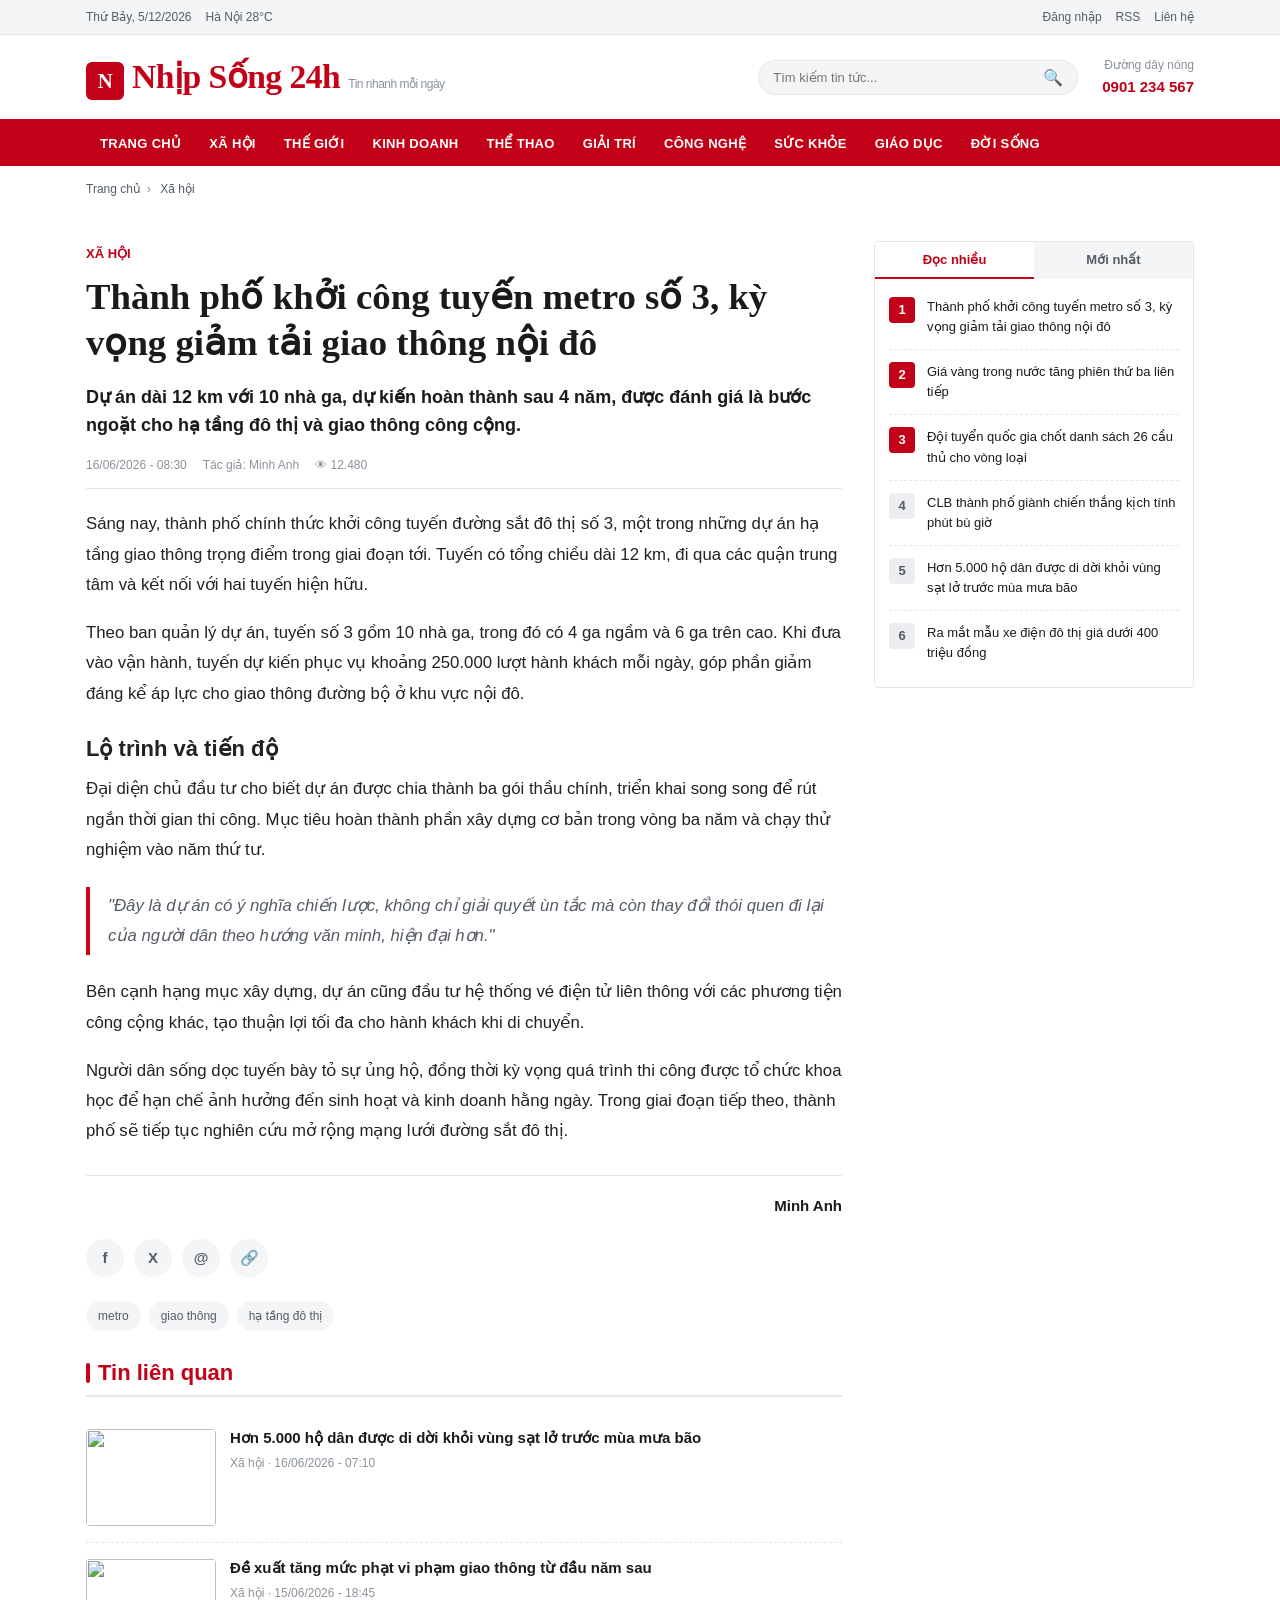
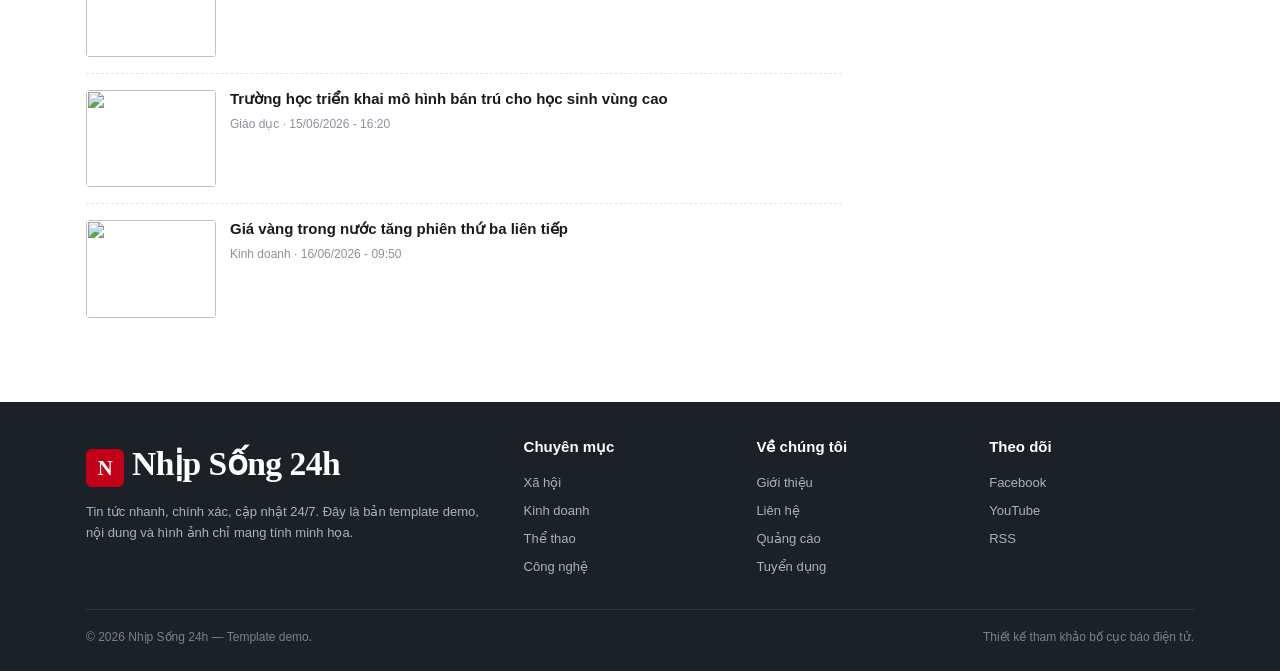
==== article.html @ 6f1da8cc "init" ====
<!DOCTYPE html>
<html lang="vi">
<head>
  <meta charset="UTF-8" />
  <meta name="viewport" content="width=device-width, initial-scale=1.0" />
  <title>Bài viết - Nhịp Sống 24h</title>
  <meta name="description" content="Chi tiết bài viết - Nhịp Sống 24h." />
  <link rel="preconnect" href="https://picsum.photos" />
  <link rel="stylesheet" href="css/style.css" />
</head>
<body>

  <!-- Top bar -->
  <div class="topbar">
    <div class="container">
      <div class="topbar__meta">
        <span id="today"></span>
        <span>Hà Nội 28°C</span>
      </div>
      <div class="topbar__links">
        <a href="#">Đăng nhập</a>
        <a href="#">RSS</a>
        <a href="#">Liên hệ</a>
      </div>
    </div>
  </div>

  <!-- Header -->
  <header class="site-header">
    <div class="container">
      <a class="brand" href="index.html" aria-label="Nhịp Sống 24h - Trang chủ">
        <span class="brand__mark">N</span>
        <span>Nhịp Sống 24h</span>
        <span class="brand__tag">Tin nhanh mỗi ngày</span>
      </a>
      <form class="search" role="search" onsubmit="return false">
        <label class="visually-hidden" for="q">Tìm kiếm</label>
        <input id="q" type="search" placeholder="Tìm kiếm tin tức..." />
        <button type="submit" aria-label="Tìm kiếm">🔍</button>
      </form>
      <div class="hotline">Đường dây nóng<br /><strong>0901 234 567</strong></div>
    </div>
  </header>

  <!-- Main nav -->
  <nav class="main-nav" aria-label="Chuyên mục">
    <div class="container">
      <button class="nav-toggle" aria-expanded="false" aria-label="Mở menu">☰</button>
      <ul data-nav>
        <li><a href="index.html">Trang chủ</a></li>
        <li><a href="category.html?cat=xa-hoi">Xã hội</a></li>
        <li><a href="category.html?cat=the-gioi">Thế giới</a></li>
        <li><a href="category.html?cat=kinh-doanh">Kinh doanh</a></li>
        <li><a href="category.html?cat=the-thao">Thể thao</a></li>
        <li><a href="category.html?cat=giai-tri">Giải trí</a></li>
        <li><a href="category.html?cat=cong-nghe">Công nghệ</a></li>
        <li><a href="category.html?cat=suc-khoe">Sức khỏe</a></li>
        <li><a href="category.html?cat=giao-duc">Giáo dục</a></li>
        <li><a href="category.html?cat=doi-song">Đời sống</a></li>
      </ul>
    </div>
  </nav>

  <main class="container">
    <nav class="breadcrumb" aria-label="Đường dẫn">
      <a href="index.html">Trang chủ</a><span>›</span>
      <a href="#" data-crumb-cat>Chuyên mục</a>
    </nav>

    <div class="layout">

      <!-- ===== Article ===== -->
      <article class="article">
        <span class="article__cat" data-article-cat>Chuyên mục</span>
        <h1 class="article__title" data-article-title>Đang tải bài viết…</h1>
        <p class="article__sapo" data-article-sapo></p>

        <div class="article__meta">
          <span data-article-date></span>
          <span data-article-author></span>
          <span data-article-views></span>
        </div>

        <div class="article__body" data-article-body>
          <figure data-article-lead></figure>
        </div>

        <p class="author" data-article-byline></p>

        <div class="share" aria-label="Chia sẻ">
          <a href="#" aria-label="Chia sẻ Facebook">f</a>
          <a href="#" aria-label="Chia sẻ X">X</a>
          <a href="#" aria-label="Chia sẻ Email">@</a>
          <a href="#" aria-label="Sao chép liên kết">🔗</a>
        </div>

        <div class="tags" data-article-tags></div>

        <!-- Related -->
        <div class="section-head"><h2>Tin liên quan</h2></div>
        <ul class="news-list" data-related></ul>
      </article>

      <!-- ===== Sidebar ===== -->
      <aside class="sidebar" aria-label="Tin xem nhiều và mới nhất">
        <div class="widget" data-tabs>
          <div class="tabs" role="tablist" aria-label="Đọc nhiều / Mới nhất">
            <button role="tab" id="tab-read" aria-controls="panel-read" aria-selected="true">Đọc nhiều</button>
            <button role="tab" id="tab-new" aria-controls="panel-new" aria-selected="false">Mới nhất</button>
          </div>
          <div class="widget__body">
            <ul class="rank-list tab-panel" id="panel-read" role="tabpanel" aria-labelledby="tab-read" data-rank="read"></ul>
            <ul class="rank-list tab-panel" id="panel-new" role="tabpanel" aria-labelledby="tab-new" data-rank="new" hidden></ul>
          </div>
        </div>
      </aside>

    </div>
  </main>

  <!-- Footer -->
  <footer class="site-footer">
    <div class="container">
      <div class="footer-grid">
        <div class="footer-brand">
          <a class="brand" href="index.html"><span class="brand__mark">N</span><span>Nhịp Sống 24h</span></a>
          <p>Tin tức nhanh, chính xác, cập nhật 24/7. Đây là bản template demo, nội dung và hình ảnh chỉ mang tính minh họa.</p>
        </div>
        <div>
          <h4>Chuyên mục</h4>
          <ul>
            <li><a href="category.html?cat=xa-hoi">Xã hội</a></li>
            <li><a href="category.html?cat=kinh-doanh">Kinh doanh</a></li>
            <li><a href="category.html?cat=the-thao">Thể thao</a></li>
            <li><a href="category.html?cat=cong-nghe">Công nghệ</a></li>
          </ul>
        </div>
        <div>
          <h4>Về chúng tôi</h4>
          <ul>
            <li><a href="#">Giới thiệu</a></li>
            <li><a href="#">Liên hệ</a></li>
            <li><a href="#">Quảng cáo</a></li>
            <li><a href="#">Tuyển dụng</a></li>
          </ul>
        </div>
        <div>
          <h4>Theo dõi</h4>
          <ul>
            <li><a href="#">Facebook</a></li>
            <li><a href="#">YouTube</a></li>
            <li><a href="#">RSS</a></li>
          </ul>
        </div>
      </div>
      <div class="footer-bottom">
        <span>© <span data-year>2026</span> Nhịp Sống 24h — Template demo.</span>
        <span>Thiết kế tham khảo bố cục báo điện tử.</span>
      </div>
    </div>
  </footer>

  <script>
    (function () {
      var d = new Date();
      var days = ["Chủ nhật","Thứ Hai","Thứ Ba","Thứ Tư","Thứ Năm","Thứ Sáu","Thứ Bảy"];
      var el = document.getElementById("today");
      if (el) el.textContent = days[d.getDay()] + ", " + d.toLocaleDateString("vi-VN");
    })();
  </script>
  <script src="js/articles.js"></script>
  <script src="js/main.js"></script>
</body>
</html>
---- css/style.css ----
/* ============================================================
   Nhịp Sống 24h — News template (inspired layout, original brand)
   Design tokens + layout. Pure CSS, no framework.
   ============================================================ */

:root {
  /* Color */
  --color-bg: #ffffff;
  --color-surface: #f4f5f7;
  --color-surface-2: #eceef1;
  --color-text: #1a1a1a;
  --color-text-soft: #555c66;
  --color-muted: #8a929c;
  --color-border: #e2e5ea;

  --color-accent: #c20017;       /* brand red */
  --color-accent-dark: #960011;
  --color-link: #1a4f8b;
  --color-link-hover: #c20017;

  /* Category dots */
  --c-social: #c20017;
  --c-world: #1a73c2;
  --c-biz: #16a05d;
  --c-sport: #e07b00;
  --c-tech: #6d4bd1;
  --c-life: #d63384;

  /* Typography */
  --font-body: "Segoe UI", Roboto, "Helvetica Neue", Arial, sans-serif;
  --font-head: Georgia, "Times New Roman", serif;

  --text-xs: 0.75rem;
  --text-sm: 0.8125rem;
  --text-base: 0.9375rem;
  --text-lg: 1.125rem;
  --text-xl: 1.375rem;
  --text-2xl: 1.75rem;
  --text-hero: clamp(1.6rem, 1rem + 2vw, 2.4rem);

  /* Layout */
  --container: 1140px;
  --gap: 24px;
  --radius: 4px;

  --duration: 160ms;
  --ease: cubic-bezier(0.16, 1, 0.3, 1);
}

/* ---------- Reset ---------- */
*,
*::before,
*::after { box-sizing: border-box; }

html { -webkit-text-size-adjust: 100%; }

body {
  margin: 0;
  font-family: var(--font-body);
  font-size: var(--text-base);
  line-height: 1.55;
  color: var(--color-text);
  background: var(--color-bg);
}

img { max-width: 100%; height: auto; display: block; }

a {
  color: var(--color-link);
  text-decoration: none;
  transition: color var(--duration) var(--ease);
}
a:hover { color: var(--color-link-hover); }

ul { margin: 0; padding: 0; list-style: none; }
h1, h2, h3, h4 { margin: 0; line-height: 1.25; }

.container {
  width: 100%;
  max-width: var(--container);
  margin-inline: auto;
  padding-inline: 16px;
}

.visually-hidden {
  position: absolute;
  width: 1px; height: 1px;
  padding: 0; margin: -1px;
  overflow: hidden; clip: rect(0 0 0 0);
  white-space: nowrap; border: 0;
}

/* ============================================================
   Top bar
   ============================================================ */
.topbar {
  background: var(--color-surface);
  border-bottom: 1px solid var(--color-border);
  font-size: var(--text-xs);
  color: var(--color-text-soft);
}
.topbar .container {
  display: flex;
  align-items: center;
  justify-content: space-between;
  min-height: 34px;
  gap: 16px;
}
.topbar__meta { display: flex; gap: 14px; align-items: center; }
.topbar__links { display: flex; gap: 14px; align-items: center; }
.topbar__links a { color: var(--color-text-soft); }

/* ============================================================
   Header
   ============================================================ */
.site-header {
  background: var(--color-bg);
  border-bottom: 3px solid var(--color-accent);
}
.site-header .container {
  display: flex;
  align-items: center;
  gap: var(--gap);
  padding-block: 16px;
}
.brand {
  display: flex;
  align-items: baseline;
  gap: 8px;
  font-family: var(--font-head);
  font-weight: 700;
  font-size: clamp(1.5rem, 1rem + 1.8vw, 2.1rem);
  color: var(--color-accent);
  letter-spacing: -0.5px;
}
.brand:hover { color: var(--color-accent-dark); }
.brand__mark {
  display: inline-grid;
  place-items: center;
  width: 38px; height: 38px;
  background: var(--color-accent);
  color: #fff;
  border-radius: 6px;
  font-size: 1.3rem;
}
.brand__tag {
  font-family: var(--font-body);
  font-size: var(--text-xs);
  font-weight: 400;
  color: var(--color-muted);
}

.search {
  margin-left: auto;
  display: flex;
  align-items: center;
  background: var(--color-surface);
  border: 1px solid var(--color-border);
  border-radius: 999px;
  overflow: hidden;
  max-width: 320px;
  flex: 1 1 220px;
}
.search input {
  border: 0;
  background: transparent;
  padding: 9px 14px;
  font-size: var(--text-sm);
  width: 100%;
  outline: none;
}
.search button {
  border: 0;
  background: transparent;
  padding: 0 14px;
  cursor: pointer;
  color: var(--color-text-soft);
  font-size: 1rem;
}
.search button:hover { color: var(--color-accent); }

.hotline {
  text-align: right;
  font-size: var(--text-xs);
  color: var(--color-muted);
  white-space: nowrap;
}
.hotline strong { color: var(--color-accent); font-size: var(--text-base); }

/* ============================================================
   Main nav
   ============================================================ */
.main-nav {
  background: var(--color-accent);
  position: sticky;
  top: 0;
  z-index: 50;
}
.main-nav .container {
  display: flex;
  align-items: center;
  gap: 2px;
}
.nav-toggle {
  display: none;
  background: transparent;
  border: 0;
  color: #fff;
  font-size: 1.4rem;
  padding: 10px 12px;
  cursor: pointer;
}
.main-nav ul {
  display: flex;
  flex-wrap: wrap;
  align-items: center;
}
.main-nav a {
  display: block;
  color: #fff;
  font-weight: 600;
  font-size: var(--text-sm);
  text-transform: uppercase;
  letter-spacing: 0.3px;
  padding: 12px 14px;
}
.main-nav a:hover,
.main-nav a[aria-current="page"] {
  background: rgba(0, 0, 0, 0.18);
  color: #fff;
}

/* ============================================================
   Layout grid
   ============================================================ */
.layout {
  display: grid;
  grid-template-columns: 1fr 320px;
  gap: 32px;
  padding-block: 28px;
}
@media (max-width: 960px) {
  .layout { grid-template-columns: 1fr; }
}

/* ============================================================
   Section heading
   ============================================================ */
.section-head {
  display: flex;
  align-items: center;
  gap: 10px;
  margin: 28px 0 16px;
  border-bottom: 2px solid var(--color-border);
  padding-bottom: 8px;
}
.section-head:first-child { margin-top: 0; }
.section-head h2 {
  font-size: var(--text-xl);
  color: var(--color-accent);
  position: relative;
  padding-left: 12px;
}
.section-head h2::before {
  content: "";
  position: absolute;
  left: 0; top: 4px; bottom: 4px;
  width: 4px;
  background: var(--color-accent);
  border-radius: 2px;
}
.section-head a {
  margin-left: auto;
  font-size: var(--text-xs);
  color: var(--color-muted);
  text-transform: uppercase;
}

/* ============================================================
   Hero / featured
   ============================================================ */
.hero {
  display: grid;
  grid-template-columns: 1.6fr 1fr;
  gap: var(--gap);
}
@media (max-width: 700px) {
  .hero { grid-template-columns: 1fr; }
}

.hero__lead { position: relative; }
.hero__lead .thumb {
  border-radius: var(--radius);
  overflow: hidden;
  aspect-ratio: 16 / 9;
}
.hero__lead .thumb img {
  width: 100%; height: 100%;
  object-fit: cover;
  transition: transform var(--duration) var(--ease);
}
.hero__lead:hover .thumb img { transform: scale(1.03); }
.hero__lead h3 {
  font-family: var(--font-head);
  font-size: var(--text-hero);
  margin-top: 12px;
}
.hero__lead h3 a { color: var(--color-text); }
.hero__lead h3 a:hover { color: var(--color-accent); }
.hero__lead .sapo {
  color: var(--color-text-soft);
  font-size: var(--text-base);
  margin-top: 8px;
}

.hero__side { display: flex; flex-direction: column; gap: 16px; }
.mini {
  display: grid;
  grid-template-columns: 110px 1fr;
  gap: 12px;
}
.mini .thumb {
  border-radius: var(--radius);
  overflow: hidden;
  aspect-ratio: 4 / 3;
}
.mini .thumb img { width: 100%; height: 100%; object-fit: cover; }
.mini h4 { font-size: var(--text-base); }
.mini h4 a { color: var(--color-text); }
.mini h4 a:hover { color: var(--color-accent); }

/* ============================================================
   Article cards grid
   ============================================================ */
.card-grid {
  display: grid;
  grid-template-columns: repeat(3, 1fr);
  gap: var(--gap);
}
@media (max-width: 760px) { .card-grid { grid-template-columns: repeat(2, 1fr); } }
@media (max-width: 460px) { .card-grid { grid-template-columns: 1fr; } }

.card .thumb {
  border-radius: var(--radius);
  overflow: hidden;
  aspect-ratio: 16 / 10;
}
.card .thumb img {
  width: 100%; height: 100%;
  object-fit: cover;
  transition: transform var(--duration) var(--ease);
}
.card:hover .thumb img { transform: scale(1.04); }
.card h4 { font-size: var(--text-lg); margin-top: 10px; }
.card h4 a { color: var(--color-text); }
.card h4 a:hover { color: var(--color-accent); }
.card .sapo {
  color: var(--color-text-soft);
  font-size: var(--text-sm);
  margin-top: 6px;
  display: -webkit-box;
  -webkit-line-clamp: 2;
  -webkit-box-orient: vertical;
  overflow: hidden;
}

/* category tag + meta */
.tag {
  display: inline-block;
  font-size: var(--text-xs);
  font-weight: 700;
  text-transform: uppercase;
  color: var(--color-accent);
  letter-spacing: 0.4px;
}
.meta {
  font-size: var(--text-xs);
  color: var(--color-muted);
  margin-top: 6px;
}

/* ============================================================
   List (horizontal thumb rows)
   ============================================================ */
.news-list { display: flex; flex-direction: column; }
.news-list li {
  display: grid;
  grid-template-columns: 130px 1fr;
  gap: 14px;
  padding: 16px 0;
  border-bottom: 1px dashed var(--color-border);
}
.news-list li:last-child { border-bottom: 0; }
.news-list .thumb {
  border-radius: var(--radius);
  overflow: hidden;
  aspect-ratio: 4 / 3;
}
.news-list .thumb img { width: 100%; height: 100%; object-fit: cover; }
.news-list h4 { font-size: var(--text-base); }
.news-list h4 a { color: var(--color-text); }
.news-list h4 a:hover { color: var(--color-accent); }

/* ============================================================
   Sidebar
   ============================================================ */
.sidebar > * + * { margin-top: 28px; }
.widget {
  border: 1px solid var(--color-border);
  border-radius: var(--radius);
  overflow: hidden;
}
.widget__head {
  background: var(--color-surface);
  padding: 10px 14px;
  font-weight: 700;
  font-size: var(--text-base);
  color: var(--color-accent);
  border-bottom: 1px solid var(--color-border);
}
.widget__body { padding: 6px 14px 12px; }

/* tabs */
.tabs { display: flex; }
.tabs button {
  flex: 1;
  border: 0;
  background: var(--color-surface);
  padding: 10px;
  font-weight: 700;
  font-size: var(--text-sm);
  cursor: pointer;
  color: var(--color-text-soft);
  border-bottom: 2px solid transparent;
}
.tabs button[aria-selected="true"] {
  background: var(--color-bg);
  color: var(--color-accent);
  border-bottom-color: var(--color-accent);
}

.rank-list { counter-reset: rank; }
.rank-list li {
  display: flex;
  gap: 12px;
  padding: 12px 0;
  border-bottom: 1px dashed var(--color-border);
  align-items: flex-start;
}
.rank-list li:last-child { border-bottom: 0; }
.rank-list li::before {
  counter-increment: rank;
  content: counter(rank);
  flex: 0 0 26px;
  height: 26px;
  display: grid;
  place-items: center;
  background: var(--color-surface-2);
  color: var(--color-text-soft);
  font-weight: 700;
  border-radius: 4px;
  font-size: var(--text-sm);
}
.rank-list li:nth-child(-n+3)::before {
  background: var(--color-accent);
  color: #fff;
}
.rank-list a { color: var(--color-text); font-size: var(--text-sm); }
.rank-list a:hover { color: var(--color-accent); }

.tab-panel[hidden] { display: none; }

/* ============================================================
   Article detail page
   ============================================================ */
.breadcrumb {
  font-size: var(--text-xs);
  color: var(--color-muted);
  padding: 14px 0;
}
.breadcrumb a { color: var(--color-text-soft); }
.breadcrumb span { margin: 0 6px; }

.article { max-width: 760px; }
.article__cat { color: var(--color-accent); font-weight: 700; text-transform: uppercase; font-size: var(--text-sm); }
.article__title {
  font-family: var(--font-head);
  font-size: clamp(1.6rem, 1.1rem + 1.8vw, 2.3rem);
  margin: 10px 0 12px;
}
.article__sapo {
  font-weight: 700;
  font-size: var(--text-lg);
  color: var(--color-text);
  margin-bottom: 16px;
}
.article__meta {
  display: flex;
  gap: 16px;
  align-items: center;
  font-size: var(--text-xs);
  color: var(--color-muted);
  border-bottom: 1px solid var(--color-border);
  padding-bottom: 14px;
  margin-bottom: 20px;
}
.article__body { font-size: 1.05rem; line-height: 1.8; color: #222; }
.article__body p { margin: 0 0 18px; }
.article__body figure { margin: 22px 0; }
.article__body figure img { border-radius: var(--radius); width: 100%; }
.article__body figcaption {
  text-align: center;
  font-size: var(--text-sm);
  color: var(--color-muted);
  margin-top: 8px;
  font-style: italic;
}
.article__body h2 {
  font-size: var(--text-xl);
  margin: 26px 0 12px;
}
.article__body blockquote {
  margin: 22px 0;
  padding: 4px 18px;
  border-left: 4px solid var(--color-accent);
  color: var(--color-text-soft);
  font-style: italic;
}
.author {
  margin-top: 28px;
  padding-top: 18px;
  border-top: 1px solid var(--color-border);
  font-weight: 700;
  text-align: right;
}

.share { display: flex; gap: 10px; margin: 22px 0; }
.share a {
  width: 38px; height: 38px;
  display: grid; place-items: center;
  border-radius: 50%;
  background: var(--color-surface);
  color: var(--color-text-soft);
  font-weight: 700;
}
.share a:hover { background: var(--color-accent); color: #fff; }

.tags { display: flex; flex-wrap: wrap; gap: 8px; margin: 24px 0; }
.tags a {
  font-size: var(--text-xs);
  background: var(--color-surface);
  padding: 6px 12px;
  border-radius: 999px;
  color: var(--color-text-soft);
}
.tags a:hover { background: var(--color-accent); color: #fff; }

/* ============================================================
   Footer
   ============================================================ */
.site-footer {
  background: #1c2127;
  color: #aab2bd;
  margin-top: 40px;
  padding: 36px 0 24px;
  font-size: var(--text-sm);
}
.footer-grid {
  display: grid;
  grid-template-columns: 2fr 1fr 1fr 1fr;
  gap: 28px;
}
@media (max-width: 760px) { .footer-grid { grid-template-columns: 1fr 1fr; } }
@media (max-width: 460px) { .footer-grid { grid-template-columns: 1fr; } }
.site-footer h4 { color: #fff; font-size: var(--text-base); margin-bottom: 12px; }
.site-footer a { color: #aab2bd; }
.site-footer a:hover { color: #fff; }
.site-footer li { padding: 4px 0; }
.footer-brand .brand { color: #fff; }
.footer-brand p { margin: 12px 0 0; line-height: 1.6; }
.footer-bottom {
  border-top: 1px solid rgba(255,255,255,0.1);
  margin-top: 28px;
  padding-top: 18px;
  display: flex;
  justify-content: space-between;
  flex-wrap: wrap;
  gap: 10px;
  color: #79828e;
  font-size: var(--text-xs);
}

/* ============================================================
   Mobile nav
   ============================================================ */
@media (max-width: 760px) {
  .nav-toggle { display: block; }
  .main-nav ul {
    display: none;
    flex-direction: column;
    width: 100%;
    background: var(--color-accent-dark);
  }
  .main-nav ul.open { display: flex; }
  .main-nav a { width: 100%; border-bottom: 1px solid rgba(255,255,255,0.12); }
  .hotline { display: none; }
}
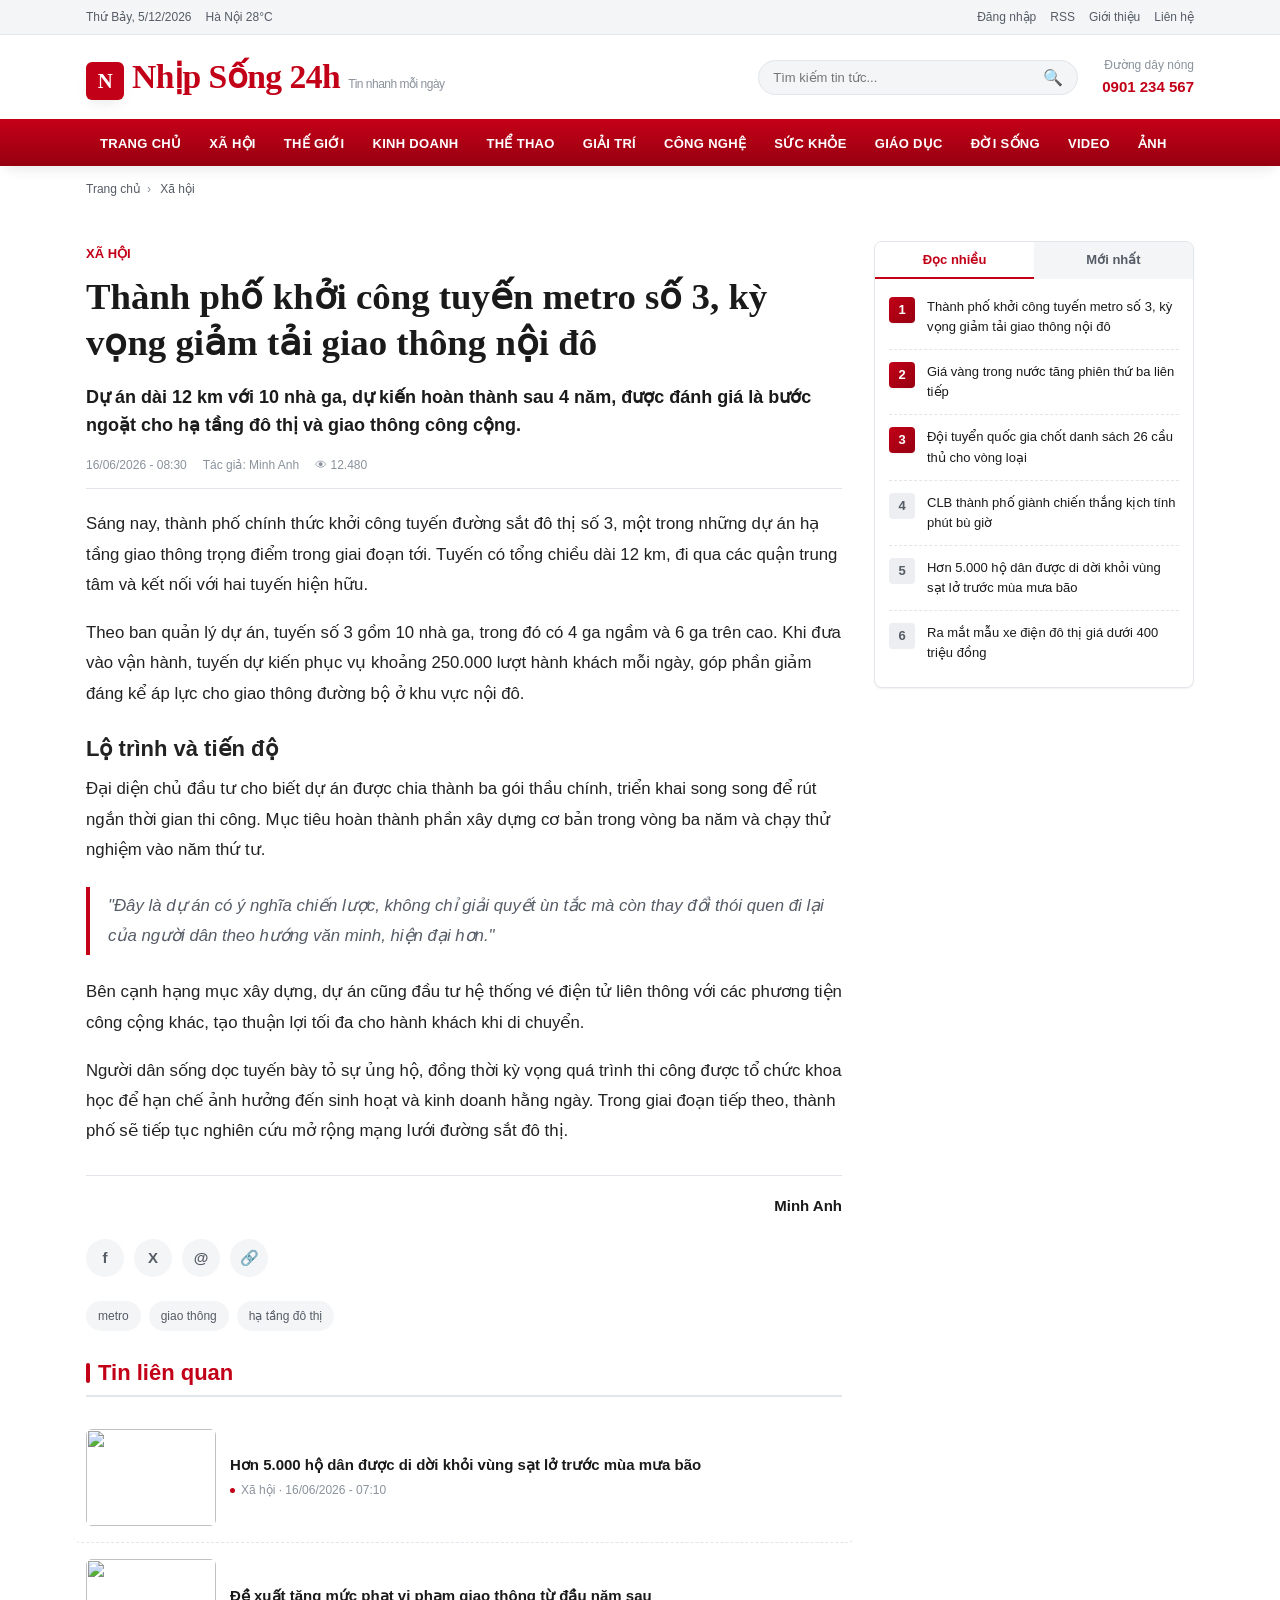
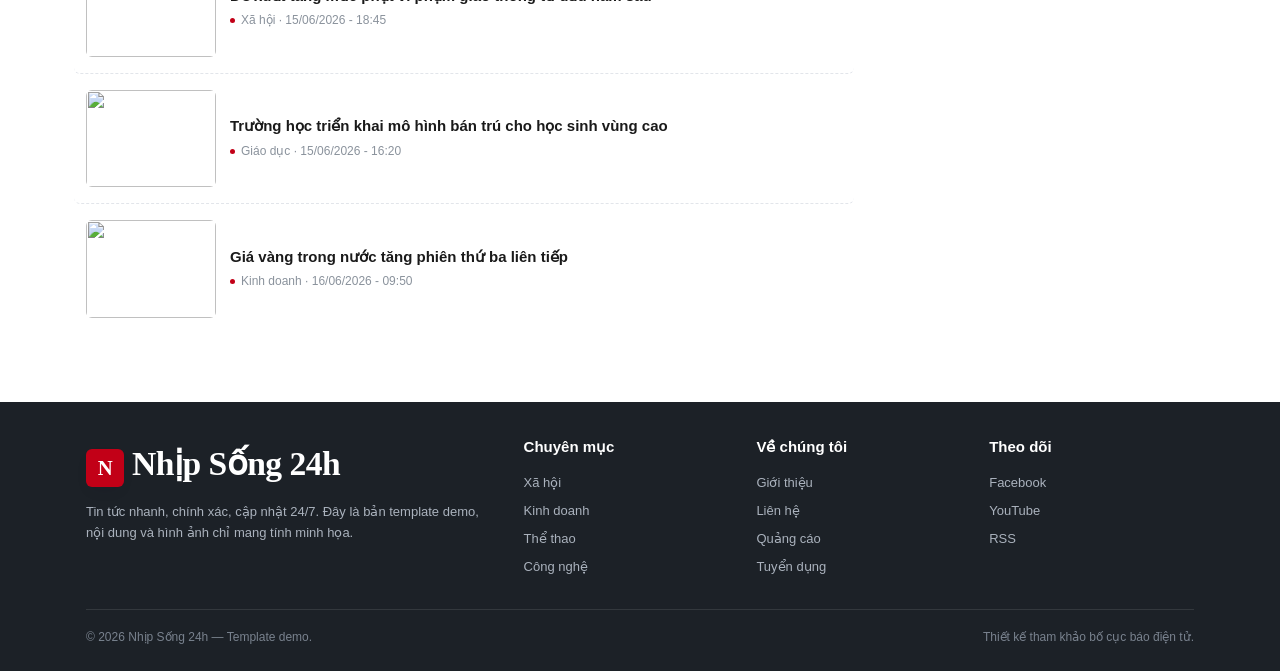
==== commit 27484d3d: "add more page menu" ====
--- a/article.html
+++ b/article.html
@@ -20,7 +20,8 @@
       <div class="topbar__links">
         <a href="#">Đăng nhập</a>
         <a href="#">RSS</a>
-        <a href="#">Liên hệ</a>
+        <a href="gioi-thieu.html">Giới thiệu</a>
+        <a href="lien-he.html">Liên hệ</a>
       </div>
     </div>
   </div>
@@ -57,6 +58,8 @@
         <li><a href="category.html?cat=suc-khoe">Sức khỏe</a></li>
         <li><a href="category.html?cat=giao-duc">Giáo dục</a></li>
         <li><a href="category.html?cat=doi-song">Đời sống</a></li>
+        <li><a href="video.html">Video</a></li>
+        <li><a href="anh.html">Ảnh</a></li>
       </ul>
     </div>
   </nav>
--- a/css/style.css
+++ b/css/style.css
@@ -15,8 +15,14 @@
 
   --color-accent: #c20017;       /* brand red */
   --color-accent-dark: #960011;
+  --color-accent-soft: #fdecee;
   --color-link: #1a4f8b;
   --color-link-hover: #c20017;
+
+  /* Elevation */
+  --shadow-sm: 0 1px 2px rgba(16, 24, 40, 0.06);
+  --shadow-md: 0 6px 16px -6px rgba(16, 24, 40, 0.14);
+  --shadow-lg: 0 14px 30px -10px rgba(16, 24, 40, 0.22);
 
   /* Category dots */
   --c-social: #c20017;
@@ -41,9 +47,10 @@
   /* Layout */
   --container: 1140px;
   --gap: 24px;
-  --radius: 4px;
-
-  --duration: 160ms;
+  --radius: 8px;
+  --radius-sm: 6px;
+
+  --duration: 200ms;
   --ease: cubic-bezier(0.16, 1, 0.3, 1);
 }
 
@@ -60,7 +67,12 @@
   font-size: var(--text-base);
   line-height: 1.55;
   color: var(--color-text);
-  background: var(--color-bg);
+  background:
+    radial-gradient(1200px 400px at 50% -120px, var(--color-accent-soft), transparent 70%),
+    var(--color-bg);
+  -webkit-font-smoothing: antialiased;
+  -moz-osx-font-smoothing: grayscale;
+  text-rendering: optimizeLegibility;
 }
 
 img { max-width: 100%; height: auto; display: block; }
@@ -71,6 +83,22 @@
   transition: color var(--duration) var(--ease);
 }
 a:hover { color: var(--color-link-hover); }
+
+:focus-visible {
+  outline: 2px solid var(--color-accent);
+  outline-offset: 2px;
+  border-radius: 3px;
+}
+.main-nav a:focus-visible,
+.site-footer a:focus-visible { outline-color: #fff; }
+
+@media (prefers-reduced-motion: reduce) {
+  *, *::before, *::after {
+    animation-duration: 0.01ms !important;
+    transition-duration: 0.01ms !important;
+    scroll-behavior: auto !important;
+  }
+}
 
 ul { margin: 0; padding: 0; list-style: none; }
 h1, h2, h3, h4 { margin: 0; line-height: 1.25; }
@@ -117,6 +145,11 @@
   background: var(--color-bg);
   border-bottom: 3px solid var(--color-accent);
 }
+.brand__mark {
+  box-shadow: var(--shadow-md);
+  transition: transform var(--duration) var(--ease);
+}
+.brand:hover .brand__mark { transform: rotate(-4deg) scale(1.05); }
 .site-header .container {
   display: flex;
   align-items: center;
@@ -160,6 +193,14 @@
   overflow: hidden;
   max-width: 320px;
   flex: 1 1 220px;
+  transition: border-color var(--duration) var(--ease),
+              box-shadow var(--duration) var(--ease),
+              background var(--duration) var(--ease);
+}
+.search:focus-within {
+  background: var(--color-bg);
+  border-color: var(--color-accent);
+  box-shadow: 0 0 0 3px var(--color-accent-soft);
 }
 .search input {
   border: 0;
@@ -191,10 +232,11 @@
    Main nav
    ============================================================ */
 .main-nav {
-  background: var(--color-accent);
+  background: linear-gradient(180deg, var(--color-accent), var(--color-accent-dark));
   position: sticky;
   top: 0;
   z-index: 50;
+  box-shadow: var(--shadow-md);
 }
 .main-nav .container {
   display: flex;
@@ -216,6 +258,7 @@
   align-items: center;
 }
 .main-nav a {
+  position: relative;
   display: block;
   color: #fff;
   font-weight: 600;
@@ -223,12 +266,26 @@
   text-transform: uppercase;
   letter-spacing: 0.3px;
   padding: 12px 14px;
+  transition: background var(--duration) var(--ease);
+}
+.main-nav a::after {
+  content: "";
+  position: absolute;
+  left: 14px; right: 14px; bottom: 6px;
+  height: 2px;
+  background: #fff;
+  border-radius: 2px;
+  transform: scaleX(0);
+  transform-origin: left;
+  transition: transform var(--duration) var(--ease);
 }
 .main-nav a:hover,
 .main-nav a[aria-current="page"] {
   background: rgba(0, 0, 0, 0.18);
   color: #fff;
 }
+.main-nav a:hover::after,
+.main-nav a[aria-current="page"]::after { transform: scaleX(1); }
 
 /* ============================================================
    Layout grid
@@ -274,6 +331,13 @@
   font-size: var(--text-xs);
   color: var(--color-muted);
   text-transform: uppercase;
+  letter-spacing: 0.4px;
+  font-weight: 600;
+  transition: color var(--duration) var(--ease), transform var(--duration) var(--ease);
+}
+.section-head a:hover {
+  color: var(--color-accent);
+  transform: translateX(2px);
 }
 
 /* ============================================================
@@ -293,6 +357,7 @@
   border-radius: var(--radius);
   overflow: hidden;
   aspect-ratio: 16 / 9;
+  box-shadow: var(--shadow-md);
 }
 .hero__lead .thumb img {
   width: 100%; height: 100%;
@@ -340,43 +405,75 @@
 @media (max-width: 760px) { .card-grid { grid-template-columns: repeat(2, 1fr); } }
 @media (max-width: 460px) { .card-grid { grid-template-columns: 1fr; } }
 
+.card {
+  display: flex;
+  flex-direction: column;
+  background: var(--color-bg);
+  border: 1px solid var(--color-border);
+  border-radius: var(--radius);
+  overflow: hidden;
+  box-shadow: var(--shadow-sm);
+  transition: transform var(--duration) var(--ease),
+              box-shadow var(--duration) var(--ease),
+              border-color var(--duration) var(--ease);
+}
+.card:hover {
+  transform: translateY(-4px);
+  box-shadow: var(--shadow-lg);
+  border-color: transparent;
+}
 .card .thumb {
-  border-radius: var(--radius);
   overflow: hidden;
   aspect-ratio: 16 / 10;
 }
 .card .thumb img {
   width: 100%; height: 100%;
   object-fit: cover;
-  transition: transform var(--duration) var(--ease);
-}
-.card:hover .thumb img { transform: scale(1.04); }
-.card h4 { font-size: var(--text-lg); margin-top: 10px; }
+  transition: transform 400ms var(--ease);
+}
+.card:hover .thumb img { transform: scale(1.06); }
+.card h4 { font-size: var(--text-lg); margin-top: 0; padding: 12px 14px 0; }
 .card h4 a { color: var(--color-text); }
 .card h4 a:hover { color: var(--color-accent); }
 .card .sapo {
   color: var(--color-text-soft);
   font-size: var(--text-sm);
   margin-top: 6px;
+  padding: 0 14px;
   display: -webkit-box;
   -webkit-line-clamp: 2;
   -webkit-box-orient: vertical;
   overflow: hidden;
 }
+.card .meta { padding: 0 14px 14px; margin-top: auto; padding-top: 10px; }
 
 /* category tag + meta */
 .tag {
   display: inline-block;
+  margin-top: 12px;
   font-size: var(--text-xs);
   font-weight: 700;
   text-transform: uppercase;
   color: var(--color-accent);
   letter-spacing: 0.4px;
+  background: var(--color-accent-soft);
+  padding: 4px 10px;
+  border-radius: 999px;
 }
 .meta {
   font-size: var(--text-xs);
   color: var(--color-muted);
   margin-top: 6px;
+  display: flex;
+  align-items: center;
+  gap: 6px;
+}
+.meta::before {
+  content: "";
+  width: 5px; height: 5px;
+  border-radius: 50%;
+  background: var(--color-accent);
+  flex: none;
 }
 
 /* ============================================================
@@ -387,16 +484,26 @@
   display: grid;
   grid-template-columns: 130px 1fr;
   gap: 14px;
-  padding: 16px 0;
+  padding: 16px 12px;
+  margin: 0 -12px;
+  border-radius: var(--radius-sm);
   border-bottom: 1px dashed var(--color-border);
-}
+  align-items: center;
+  transition: background var(--duration) var(--ease);
+}
+.news-list li:hover { background: var(--color-surface); }
 .news-list li:last-child { border-bottom: 0; }
 .news-list .thumb {
-  border-radius: var(--radius);
+  border-radius: var(--radius-sm);
   overflow: hidden;
   aspect-ratio: 4 / 3;
 }
-.news-list .thumb img { width: 100%; height: 100%; object-fit: cover; }
+.news-list .thumb img {
+  width: 100%; height: 100%;
+  object-fit: cover;
+  transition: transform 400ms var(--ease);
+}
+.news-list li:hover .thumb img { transform: scale(1.05); }
 .news-list h4 { font-size: var(--text-base); }
 .news-list h4 a { color: var(--color-text); }
 .news-list h4 a:hover { color: var(--color-accent); }
@@ -406,17 +513,30 @@
    ============================================================ */
 .sidebar > * + * { margin-top: 28px; }
 .widget {
+  background: var(--color-bg);
   border: 1px solid var(--color-border);
   border-radius: var(--radius);
   overflow: hidden;
+  box-shadow: var(--shadow-sm);
 }
 .widget__head {
   background: var(--color-surface);
-  padding: 10px 14px;
+  padding: 11px 14px;
   font-weight: 700;
   font-size: var(--text-base);
   color: var(--color-accent);
   border-bottom: 1px solid var(--color-border);
+  position: relative;
+  padding-left: 22px;
+}
+.widget__head::before {
+  content: "";
+  position: absolute;
+  left: 12px; top: 50%;
+  transform: translateY(-50%);
+  width: 4px; height: 16px;
+  background: var(--color-accent);
+  border-radius: 2px;
 }
 .widget__body { padding: 6px 14px 12px; }
 
@@ -462,8 +582,9 @@
   font-size: var(--text-sm);
 }
 .rank-list li:nth-child(-n+3)::before {
-  background: var(--color-accent);
+  background: linear-gradient(135deg, var(--color-accent), var(--color-accent-dark));
   color: #fff;
+  box-shadow: var(--shadow-sm);
 }
 .rank-list a { color: var(--color-text); font-size: var(--text-sm); }
 .rank-list a:hover { color: var(--color-accent); }
@@ -554,6 +675,333 @@
   color: var(--color-text-soft);
 }
 .tags a:hover { background: var(--color-accent); color: #fff; }
+
+/* ============================================================
+   Standalone page header (video / photos / about / contact)
+   ============================================================ */
+.page-hero {
+  margin: 22px 0 8px;
+  padding-bottom: 16px;
+  border-bottom: 2px solid var(--color-border);
+}
+.page-hero__eyebrow {
+  display: inline-block;
+  font-size: var(--text-xs);
+  font-weight: 700;
+  text-transform: uppercase;
+  letter-spacing: 0.6px;
+  color: var(--color-accent);
+  background: var(--color-accent-soft);
+  padding: 4px 12px;
+  border-radius: 999px;
+}
+.page-hero h1 {
+  font-family: var(--font-head);
+  font-size: var(--text-hero);
+  margin: 12px 0 0;
+}
+.page-hero p {
+  color: var(--color-text-soft);
+  font-size: var(--text-lg);
+  margin: 10px 0 0;
+  max-width: 680px;
+}
+
+/* ============================================================
+   Video grid
+   ============================================================ */
+.video-grid {
+  display: grid;
+  grid-template-columns: repeat(3, 1fr);
+  gap: var(--gap);
+  margin: 8px 0 32px;
+}
+@media (max-width: 760px) { .video-grid { grid-template-columns: repeat(2, 1fr); } }
+@media (max-width: 460px) { .video-grid { grid-template-columns: 1fr; } }
+
+.video-grid--feature { grid-template-columns: 2fr 1fr; }
+.video-grid--feature .video-card:first-child { grid-row: span 2; }
+@media (max-width: 760px) {
+  .video-grid--feature { grid-template-columns: repeat(2, 1fr); }
+  .video-grid--feature .video-card:first-child { grid-row: auto; grid-column: 1 / -1; }
+}
+@media (max-width: 460px) {
+  .video-grid--feature { grid-template-columns: 1fr; }
+  .video-grid--feature .video-card:first-child { grid-column: auto; }
+}
+
+.video-card {
+  display: flex;
+  flex-direction: column;
+  background: var(--color-bg);
+  border: 1px solid var(--color-border);
+  border-radius: var(--radius);
+  overflow: hidden;
+  box-shadow: var(--shadow-sm);
+  transition: transform var(--duration) var(--ease),
+              box-shadow var(--duration) var(--ease),
+              border-color var(--duration) var(--ease);
+}
+.video-card:hover {
+  transform: translateY(-4px);
+  box-shadow: var(--shadow-lg);
+  border-color: transparent;
+}
+.video-card .thumb {
+  position: relative;
+  overflow: hidden;
+  aspect-ratio: 16 / 9;
+}
+.video-card .thumb img {
+  width: 100%; height: 100%;
+  object-fit: cover;
+  transition: transform 400ms var(--ease);
+}
+.video-card:hover .thumb img { transform: scale(1.06); }
+.video-card .thumb::before {
+  content: "";
+  position: absolute; inset: 0;
+  background: linear-gradient(180deg, transparent 45%, rgba(0,0,0,0.45));
+}
+.video-card__play {
+  position: absolute;
+  top: 50%; left: 50%;
+  transform: translate(-50%, -50%);
+  width: 58px; height: 58px;
+  display: grid; place-items: center;
+  border-radius: 50%;
+  background: rgba(194, 0, 23, 0.92);
+  color: #fff;
+  font-size: 1.4rem;
+  box-shadow: var(--shadow-md);
+  transition: transform var(--duration) var(--ease), background var(--duration) var(--ease);
+}
+.video-card:hover .video-card__play { transform: translate(-50%, -50%) scale(1.12); background: var(--color-accent); }
+.video-card__time {
+  position: absolute;
+  right: 10px; bottom: 10px;
+  background: rgba(0,0,0,0.78);
+  color: #fff;
+  font-size: var(--text-xs);
+  font-weight: 600;
+  padding: 2px 8px;
+  border-radius: 4px;
+}
+.video-card__live {
+  position: absolute;
+  left: 10px; top: 10px;
+  display: flex; align-items: center; gap: 6px;
+  background: var(--color-accent);
+  color: #fff;
+  font-size: var(--text-xs);
+  font-weight: 700;
+  text-transform: uppercase;
+  letter-spacing: 0.4px;
+  padding: 3px 9px;
+  border-radius: 999px;
+}
+.video-card__live::before {
+  content: "";
+  width: 7px; height: 7px; border-radius: 50%;
+  background: #fff;
+  animation: pulse 1.4s infinite;
+}
+@keyframes pulse { 0%,100% { opacity: 1; } 50% { opacity: 0.25; } }
+.video-card h4 { font-size: var(--text-lg); padding: 12px 14px 0; }
+.video-card h4 a { color: var(--color-text); }
+.video-card h4 a:hover { color: var(--color-accent); }
+.video-card .meta { padding: 8px 14px 14px; margin-top: auto; }
+
+/* ============================================================
+   Photo gallery (masonry-ish)
+   ============================================================ */
+.gallery {
+  columns: 3 260px;
+  column-gap: var(--gap);
+  margin: 8px 0 32px;
+}
+.gallery__item {
+  position: relative;
+  display: block;
+  break-inside: avoid;
+  margin-bottom: var(--gap);
+  border-radius: var(--radius);
+  overflow: hidden;
+  box-shadow: var(--shadow-sm);
+}
+.gallery__item img {
+  width: 100%;
+  display: block;
+  transition: transform 500ms var(--ease);
+}
+.gallery__item:hover img { transform: scale(1.05); }
+.gallery__cap {
+  position: absolute;
+  inset: auto 0 0 0;
+  padding: 26px 14px 12px;
+  background: linear-gradient(180deg, transparent, rgba(0,0,0,0.82));
+  color: #fff;
+  font-size: var(--text-sm);
+  font-weight: 600;
+  transform: translateY(8px);
+  opacity: 0;
+  transition: transform var(--duration) var(--ease), opacity var(--duration) var(--ease);
+}
+.gallery__item:hover .gallery__cap { transform: translateY(0); opacity: 1; }
+.gallery__count {
+  position: absolute;
+  right: 10px; top: 10px;
+  display: flex; align-items: center; gap: 5px;
+  background: rgba(0,0,0,0.72);
+  color: #fff;
+  font-size: var(--text-xs);
+  font-weight: 600;
+  padding: 3px 9px;
+  border-radius: 999px;
+}
+
+/* ============================================================
+   Static content page (about) + contact
+   ============================================================ */
+.page { max-width: 820px; }
+.prose { font-size: 1.05rem; line-height: 1.85; color: #2a2a2a; }
+.prose p { margin: 0 0 18px; }
+.prose h2 {
+  font-family: var(--font-head);
+  font-size: var(--text-xl);
+  color: var(--color-accent);
+  margin: 30px 0 12px;
+}
+.prose ul.bullets { margin: 0 0 18px; padding-left: 4px; }
+.prose ul.bullets li {
+  position: relative;
+  padding: 6px 0 6px 24px;
+}
+.prose ul.bullets li::before {
+  content: "";
+  position: absolute; left: 0; top: 14px;
+  width: 8px; height: 8px;
+  border-radius: 50%;
+  background: var(--color-accent);
+}
+
+.stat-row {
+  display: grid;
+  grid-template-columns: repeat(4, 1fr);
+  gap: var(--gap);
+  margin: 8px 0 32px;
+}
+@media (max-width: 620px) { .stat-row { grid-template-columns: repeat(2, 1fr); } }
+.stat {
+  background: var(--color-bg);
+  border: 1px solid var(--color-border);
+  border-radius: var(--radius);
+  padding: 20px 16px;
+  text-align: center;
+  box-shadow: var(--shadow-sm);
+}
+.stat strong {
+  display: block;
+  font-family: var(--font-head);
+  font-size: var(--text-2xl);
+  color: var(--color-accent);
+}
+.stat span { font-size: var(--text-sm); color: var(--color-text-soft); }
+
+.contact-grid {
+  display: grid;
+  grid-template-columns: 1fr 1.2fr;
+  gap: 32px;
+  align-items: start;
+  margin-bottom: 32px;
+}
+@media (max-width: 760px) { .contact-grid { grid-template-columns: 1fr; } }
+
+.info-card {
+  background: var(--color-bg);
+  border: 1px solid var(--color-border);
+  border-radius: var(--radius);
+  padding: 4px 18px;
+  box-shadow: var(--shadow-sm);
+}
+.info-card li {
+  display: flex;
+  gap: 14px;
+  padding: 16px 0;
+  border-bottom: 1px dashed var(--color-border);
+}
+.info-card li:last-child { border-bottom: 0; }
+.info-card .ico {
+  flex: none;
+  width: 40px; height: 40px;
+  display: grid; place-items: center;
+  border-radius: 10px;
+  background: var(--color-accent-soft);
+  font-size: 1.2rem;
+}
+.info-card b { display: block; font-size: var(--text-base); }
+.info-card span { color: var(--color-text-soft); font-size: var(--text-sm); }
+
+.form { display: grid; gap: 16px; }
+.form .row { display: grid; grid-template-columns: 1fr 1fr; gap: 16px; }
+@media (max-width: 520px) { .form .row { grid-template-columns: 1fr; } }
+.field { display: grid; gap: 6px; }
+.field label { font-size: var(--text-sm); font-weight: 600; color: var(--color-text-soft); }
+.field input,
+.field select,
+.field textarea {
+  font: inherit;
+  font-size: var(--text-base);
+  padding: 11px 14px;
+  border: 1px solid var(--color-border);
+  border-radius: var(--radius-sm);
+  background: var(--color-bg);
+  color: var(--color-text);
+  transition: border-color var(--duration) var(--ease), box-shadow var(--duration) var(--ease);
+}
+.field input:focus,
+.field select:focus,
+.field textarea:focus {
+  outline: none;
+  border-color: var(--color-accent);
+  box-shadow: 0 0 0 3px var(--color-accent-soft);
+}
+.field textarea { resize: vertical; min-height: 130px; }
+.btn {
+  justify-self: start;
+  border: 0;
+  cursor: pointer;
+  font: inherit;
+  font-weight: 700;
+  color: #fff;
+  background: linear-gradient(180deg, var(--color-accent), var(--color-accent-dark));
+  padding: 12px 28px;
+  border-radius: 999px;
+  box-shadow: var(--shadow-md);
+  transition: transform var(--duration) var(--ease), filter var(--duration) var(--ease);
+}
+.btn:hover { transform: translateY(-2px); filter: brightness(1.05); }
+.form__note {
+  font-size: var(--text-sm);
+  font-weight: 600;
+  color: var(--c-biz);
+  margin: 0;
+}
+.form__note[hidden] { display: none; }
+
+.map-embed {
+  margin-top: 24px;
+  border-radius: var(--radius);
+  overflow: hidden;
+  border: 1px solid var(--color-border);
+  aspect-ratio: 16 / 6;
+  background:
+    repeating-linear-gradient(45deg, var(--color-surface), var(--color-surface) 12px, var(--color-surface-2) 12px, var(--color-surface-2) 24px);
+  display: grid;
+  place-items: center;
+  color: var(--color-muted);
+  font-size: var(--text-sm);
+}
 
 /* ============================================================
    Footer
